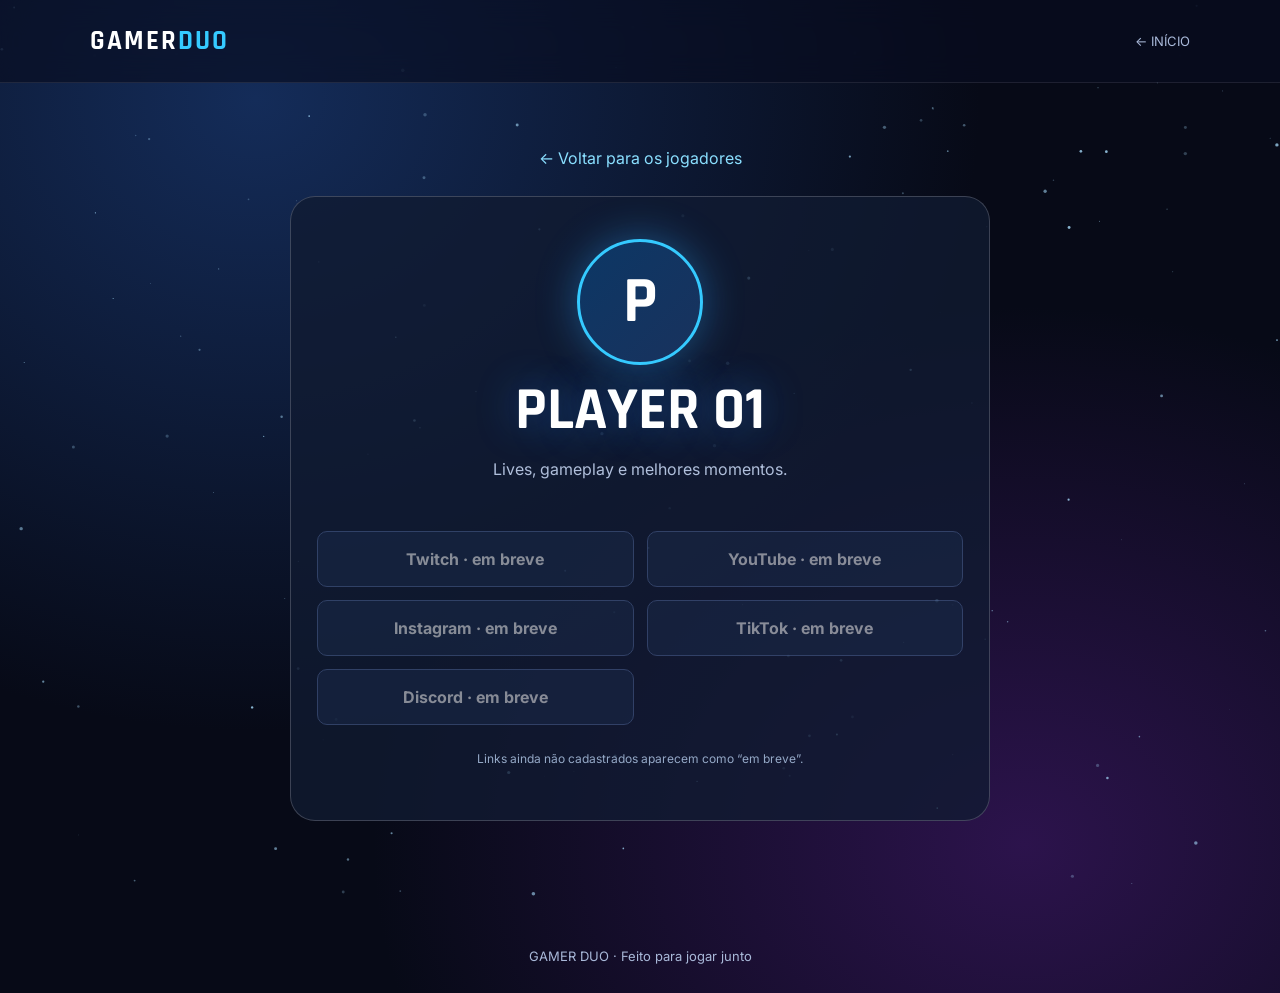
==== player1/index.html @ cf8c73b7 "Add files via upload" ====
<!doctype html><html lang="pt-BR"><head><meta charset="utf-8"><meta name="viewport" content="width=device-width,initial-scale=1"><title>Perfil | GAMER DUO</title><link rel="stylesheet" href="../style.css"></head><body><canvas id="stars"></canvas><div class="scan"></div><header><a class="brand" href="../">GAMER<span>DUO</span></a><a class="toplink" href="../">← INÍCIO</a></header><main><a class="back" href="../">← Voltar para os jogadores</a><section id="profile" data-player="player1"></section></main><footer>GAMER DUO · Feito para jogar junto</footer><script src="../script.js"></script></body></html>
---- style.css ----
@import url('https://fonts.googleapis.com/css2?family=Rajdhani:wght@500;600;700&family=Inter:wght@400;500;700&display=swap');
:root{color-scheme:dark;--bg:#070a17;--card:#111b32;--blue:#35caff;--purple:#bd62ff}*{box-sizing:border-box}html{scroll-behavior:smooth}body{margin:0;background:radial-gradient(ellipse at 20% 10%,#142c59 0,transparent 50%),radial-gradient(ellipse at 80% 85%,#2c134c 0,transparent 45%),var(--bg);color:#fff;font-family:Inter,Arial,sans-serif;min-height:100vh;overflow-x:hidden}#stars{position:fixed;inset:0;z-index:-1;pointer-events:none}.scan{position:fixed;inset:0;pointer-events:none;z-index:3;background:repeating-linear-gradient(to bottom,transparent 0 5px,#ffffff03 6px);opacity:.5}header{display:flex;align-items:center;justify-content:space-between;padding:24px max(24px,calc((100vw - 1100px)/2));gap:12px;border-bottom:1px solid #ffffff17;background:#080d20a8;backdrop-filter:blur(15px)}.brand{font:700 27px Rajdhani,Arial;text-decoration:none;color:white;letter-spacing:2px}.brand span{color:var(--blue)}.toplink{color:#a9b9d9;text-decoration:none;font-size:13px}main{max-width:1100px;margin:0 auto;padding:65px 22px 100px;text-align:center}.eyebrow{color:var(--blue);letter-spacing:4px;font-size:12px;font-weight:700}.headline{font:700 clamp(48px,8vw,100px)/.95 Rajdhani,Arial;margin:17px 0;text-shadow:0 0 40px #2387fb70}.headline span{color:var(--purple)}.subtitle{color:#b0bfdb;line-height:1.7;max-width:600px;margin:0 auto 48px}.players{display:grid;grid-template-columns:repeat(2,minmax(0,1fr));gap:25px}.player{position:relative;padding:38px 26px 30px;border:1px solid #4da5fa55;border-radius:23px;background:linear-gradient(150deg,#142b4ba8,#101226dd);box-shadow:0 15px 60px #0008;overflow:hidden;transition:transform .3s,box-shadow .3s}.player:nth-child(2){border-color:#bb62ff77;background:linear-gradient(150deg,#332048a8,#101226dd)}.player:hover{transform:translateY(-10px);box-shadow:0 20px 65px #2797ff3c}.player:before{content:'';position:absolute;inset:-70%;background:conic-gradient(transparent 75%,#42d5ff22,transparent);animation:spin 9s linear infinite;pointer-events:none}.player:nth-child(2):before{background:conic-gradient(transparent 75%,#d267ff22,transparent)}.avatar{position:relative;width:126px;height:126px;border-radius:50%;margin:0 auto 15px;display:grid;place-items:center;font:700 65px Rajdhani;background:linear-gradient(135deg,#0c3765,#19325d);border:3px solid var(--blue);box-shadow:0 0 40px #2ca8ff66}.player:nth-child(2) .avatar{background:linear-gradient(135deg,#462261,#301d57);border-color:var(--purple);box-shadow:0 0 40px #b54cff66}.player h2{position:relative;font:700 36px Rajdhani;margin:12px 0 5px}.player p{position:relative;color:#b0bfdb;font-size:14px}.btn{position:relative;display:inline-flex;justify-content:center;align-items:center;min-width:170px;margin-top:16px;padding:14px 24px;background:linear-gradient(110deg,#168be5,#39c9fc);border-radius:9px;text-decoration:none;color:#071222;font-weight:800;letter-spacing:1px;transition:filter .2s,transform .2s}.btn:hover{filter:brightness(1.2);transform:scale(1.04)}.player:nth-child(2) .btn,.purple{background:linear-gradient(110deg,#9656fa,#d67dff)}.section{margin-top:65px;padding:24px;border:1px solid #ffffff21;background:#111b3299;border-radius:18px}.section h3{font:700 26px Rajdhani;margin:0 0 10px}.section p,footer{color:#a9b9d9;font-size:13px;line-height:1.8}footer{text-align:center;padding:24px}.profilebox{max-width:700px;margin:0 auto;padding:42px 26px;border:1px solid #ffffff30;border-radius:25px;background:#111b32c9}.socials{display:grid;grid-template-columns:repeat(2,minmax(0,1fr));gap:13px;margin:26px 0}.social{padding:17px;border-radius:10px;border:1px solid #536a9d;text-decoration:none;color:white;font-weight:700;background:#1a2b4b;transition:background .2s,transform .2s}.social:hover{background:#294c85;transform:translateY(-3px)}.social.disabled{opacity:.5;cursor:default}.back{display:inline-block;margin-bottom:28px;color:#8adfff;text-decoration:none}.note{color:#95a9c7;font-size:12px}.profile-photo{object-fit:cover}@keyframes spin{to{transform:rotate(360deg)}}@media(max-width:650px){.players,.socials{grid-template-columns:1fr}header{padding:20px}.player{padding:32px 18px}main{padding-top:45px}}@media(prefers-reduced-motion:reduce){*,*:before{animation:none!important;transition:none!important}}
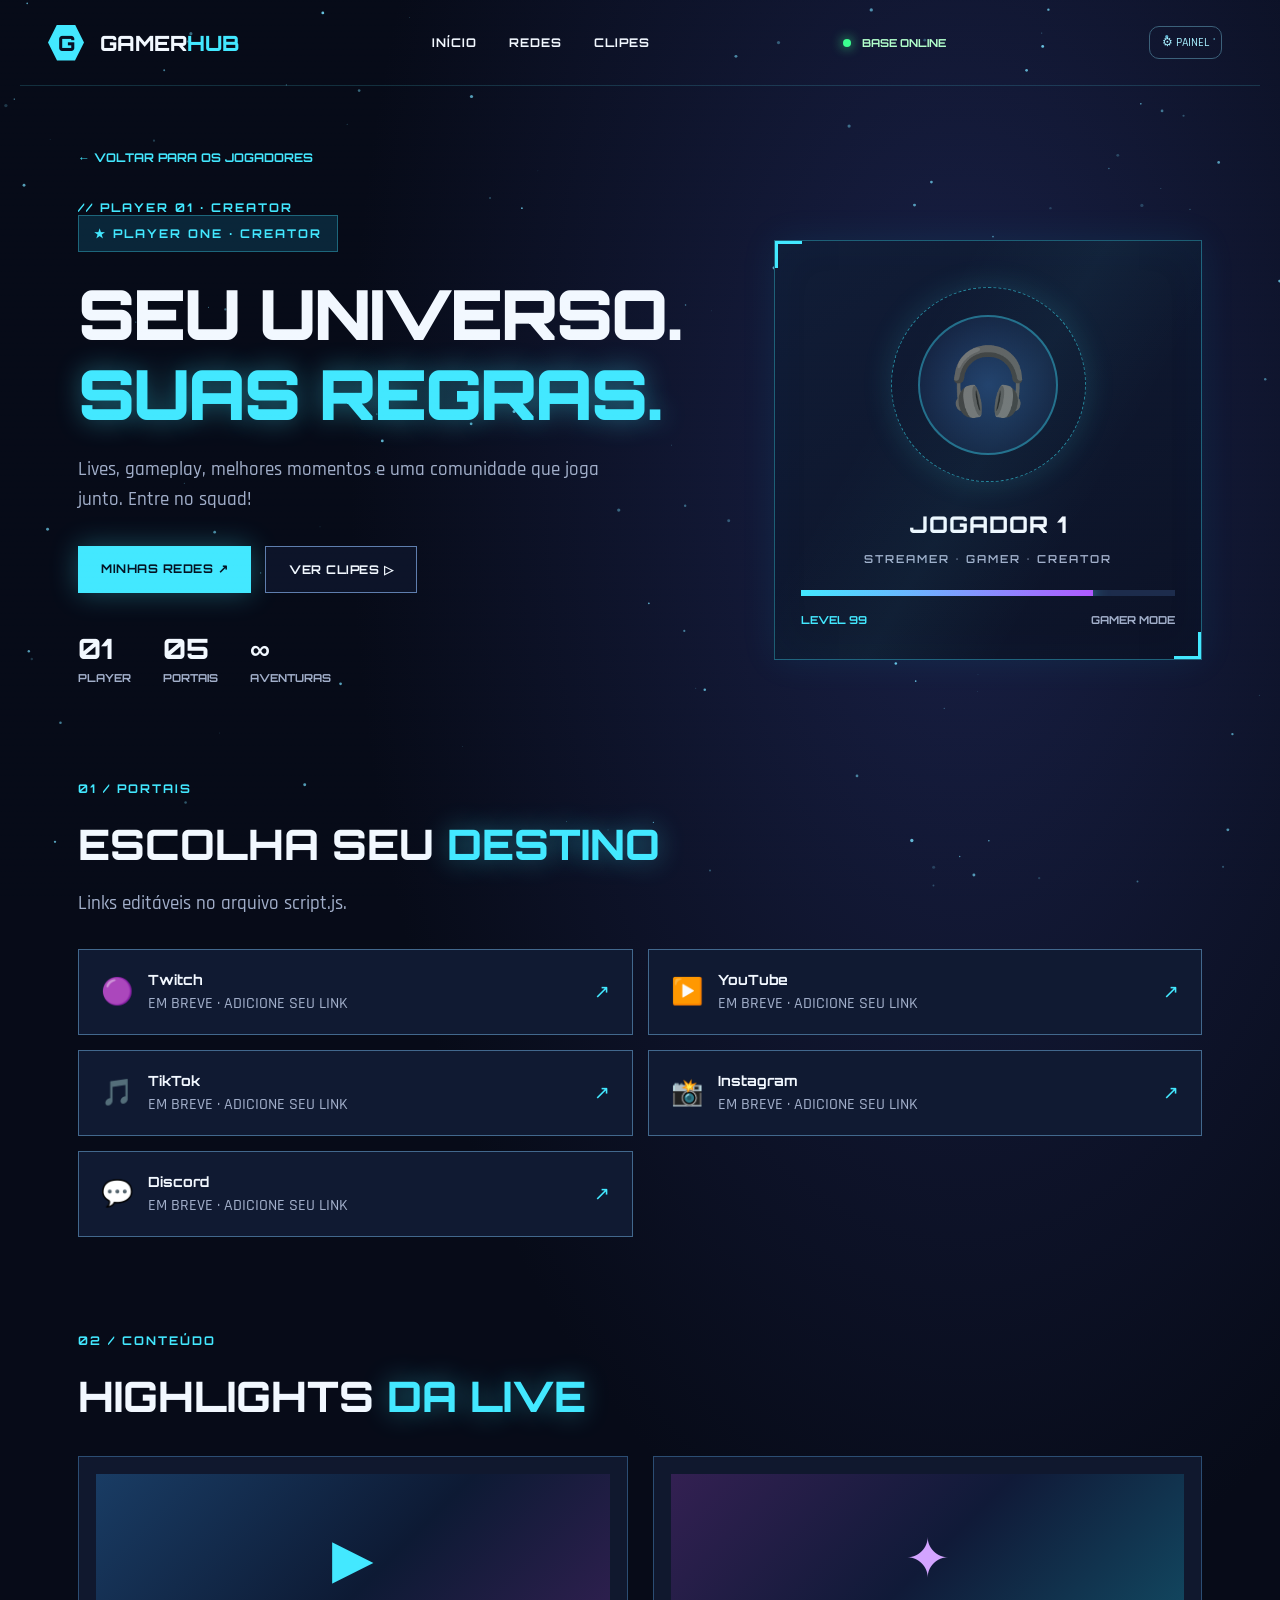
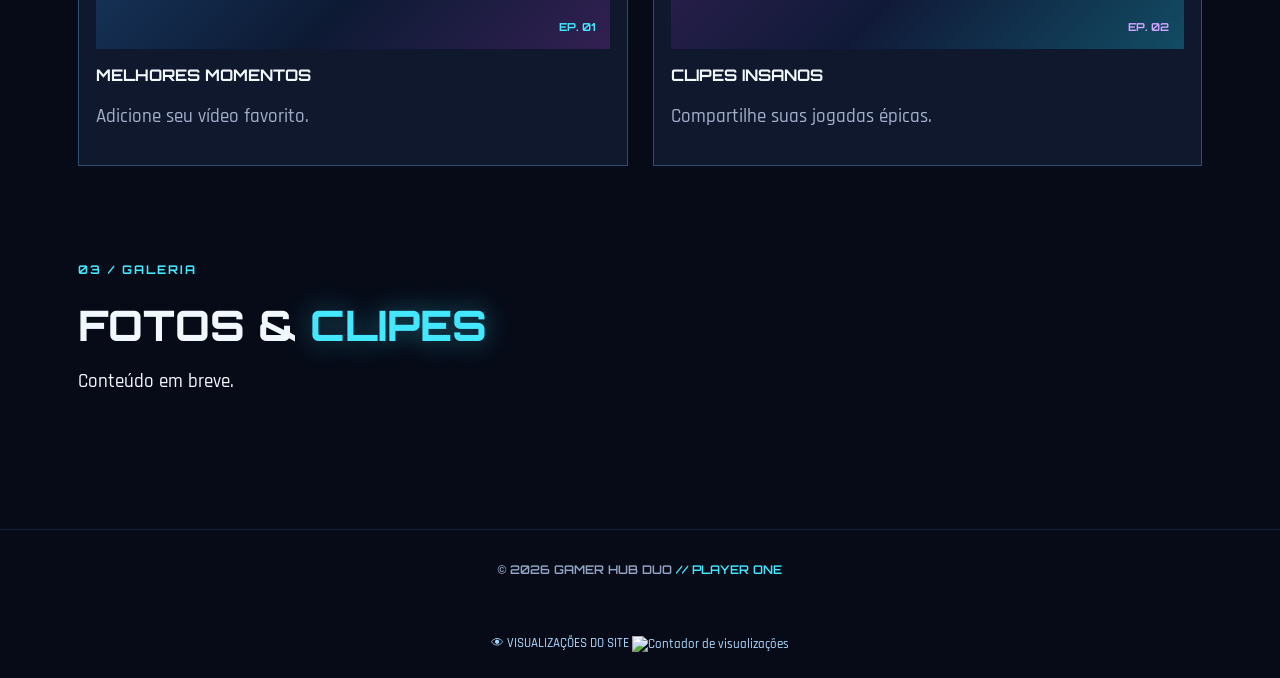
==== commit 08e28283: "Add files via upload" ====
--- a/player1/index.html
+++ b/player1/index.html
@@ -1 +1 @@
-<!doctype html><html lang="pt-BR"><head><meta charset="utf-8"><meta name="viewport" content="width=device-width,initial-scale=1"><title>Perfil | GAMER DUO</title><link rel="stylesheet" href="../style.css"></head><body><canvas id="stars"></canvas><div class="scan"></div><header><a class="brand" href="../">GAMER<span>DUO</span></a><a class="toplink" href="../">← INÍCIO</a></header><main><a class="back" href="../">← Voltar para os jogadores</a><section id="profile" data-player="player1"></section></main><footer>GAMER DUO · Feito para jogar junto</footer><script src="../script.js"></script></body></html>+<!doctype html><html lang="pt-BR"><head><meta charset="utf-8"><meta name="viewport" content="width=device-width,initial-scale=1"><meta name="theme-color" content="#070b18"><title>Player 01 | Gamer Hub Duo</title><link rel="stylesheet" href="../style.css"></head><body><canvas id="stars" aria-hidden="true"></canvas><div class="scan"></div><header><a class="brand" href="../"><span class="hex">G</span> GAMER<span>HUB</span></a><nav><a href="../">INÍCIO</a><a href="#redes">REDES</a><a href="#clipes">CLIPES</a></nav><span class="online"><i></i> BASE ONLINE</span><a class="admin-nav" href="../admin/">⚙ PAINEL</a></header><main><a class="back" href="../">← VOLTAR PARA OS JOGADORES</a><div class="eyebrow">// PLAYER 01 · CREATOR</div><div class="hero"><section class="intro"><div class="tag">★ PLAYER ONE · CREATOR</div><h1>SEU UNIVERSO.<br><em>SUAS REGRAS.</em></h1><p>Lives, gameplay, melhores momentos e uma comunidade que joga junto. Entre no squad!</p><div class="actions"><a class="primary" href="#redes">MINHAS REDES ↗</a><a class="secondary" href="#clipes">VER CLIPES ▷</a></div><div class="stats"><div><strong>01</strong><small>PLAYER</small></div><div><strong>05</strong><small>PORTAIS</small></div><div><strong>∞</strong><small>AVENTURAS</small></div></div></section><aside class="profile"><div class="corner a"></div><div class="corner b"></div><div class="orbit"><div class="avatar" data-avatar="player1">🎧</div></div><div class="player" data-name="player1">JOGADOR 1</div><div class="role">STREAMER • GAMER • CREATOR</div><div class="bar"><span></span></div><div class="level">LEVEL 99 <span>GAMER MODE</span></div></aside></div><section id="redes" class="links"><div class="sectiontitle"><span>01 / PORTAIS</span><h2>ESCOLHA SEU <em>DESTINO</em></h2><p>Links editáveis no arquivo script.js.</p></div><div class="linkgrid" id="linkGrid" data-links="player1" data-player="player1"></div></section><section id="clipes" class="clips"><div class="sectiontitle"><span>02 / CONTEÚDO</span><h2>HIGHLIGHTS <em>DA LIVE</em></h2></div><div class="clipgrid"><article><div class="thumb">▶ <span>EP. 01</span></div><h3>MELHORES MOMENTOS</h3><p>Adicione seu vídeo favorito.</p></article><article><div class="thumb alt">✦ <span>EP. 02</span></div><h3>CLIPES INSANOS</h3><p>Compartilhe suas jogadas épicas.</p></article></div></section><section class="links media-section"><div class="sectiontitle"><span>03 / GALERIA</span><h2>FOTOS & <em>CLIPES</em></h2></div><div class="media-grid" data-media-grid>Conteúdo em breve.</div></section></main><footer>© <span id="year"></span> GAMER HUB DUO <span>// PLAYER ONE</span></footer><div class="visit-counter" style="text-align:center;margin:18px auto;padding:8px;color:#a9d9ff;font-size:13px">👁 VISUALIZAÇÕES DO SITE <img alt="Contador de visualizações" style="vertical-align:middle" src="https://api.visitorbadge.io/api/visitors?path=jailson44-gamer-hub-duo&label=VISITAS&countColor=%237c3aed&labelColor=%23121b33"></div><script src="../script.js"></script><script defer src="https://cdn.jsdelivr.net/npm/@supabase/supabase-js@2/dist/umd/supabase.min.js"></script><script defer src="../config.js"></script><script defer src="../data.js"></script></body></html>
--- a/style.css
+++ b/style.css
@@ -1,2 +1,11 @@
-@import url('https://fonts.googleapis.com/css2?family=Rajdhani:wght@500;600;700&family=Inter:wght@400;500;700&display=swap');
-:root{color-scheme:dark;--bg:#070a17;--card:#111b32;--blue:#35caff;--purple:#bd62ff}*{box-sizing:border-box}html{scroll-behavior:smooth}body{margin:0;background:radial-gradient(ellipse at 20% 10%,#142c59 0,transparent 50%),radial-gradient(ellipse at 80% 85%,#2c134c 0,transparent 45%),var(--bg);color:#fff;font-family:Inter,Arial,sans-serif;min-height:100vh;overflow-x:hidden}#stars{position:fixed;inset:0;z-index:-1;pointer-events:none}.scan{position:fixed;inset:0;pointer-events:none;z-index:3;background:repeating-linear-gradient(to bottom,transparent 0 5px,#ffffff03 6px);opacity:.5}header{display:flex;align-items:center;justify-content:space-between;padding:24px max(24px,calc((100vw - 1100px)/2));gap:12px;border-bottom:1px solid #ffffff17;background:#080d20a8;backdrop-filter:blur(15px)}.brand{font:700 27px Rajdhani,Arial;text-decoration:none;color:white;letter-spacing:2px}.brand span{color:var(--blue)}.toplink{color:#a9b9d9;text-decoration:none;font-size:13px}main{max-width:1100px;margin:0 auto;padding:65px 22px 100px;text-align:center}.eyebrow{color:var(--blue);letter-spacing:4px;font-size:12px;font-weight:700}.headline{font:700 clamp(48px,8vw,100px)/.95 Rajdhani,Arial;margin:17px 0;text-shadow:0 0 40px #2387fb70}.headline span{color:var(--purple)}.subtitle{color:#b0bfdb;line-height:1.7;max-width:600px;margin:0 auto 48px}.players{display:grid;grid-template-columns:repeat(2,minmax(0,1fr));gap:25px}.player{position:relative;padding:38px 26px 30px;border:1px solid #4da5fa55;border-radius:23px;background:linear-gradient(150deg,#142b4ba8,#101226dd);box-shadow:0 15px 60px #0008;overflow:hidden;transition:transform .3s,box-shadow .3s}.player:nth-child(2){border-color:#bb62ff77;background:linear-gradient(150deg,#332048a8,#101226dd)}.player:hover{transform:translateY(-10px);box-shadow:0 20px 65px #2797ff3c}.player:before{content:'';position:absolute;inset:-70%;background:conic-gradient(transparent 75%,#42d5ff22,transparent);animation:spin 9s linear infinite;pointer-events:none}.player:nth-child(2):before{background:conic-gradient(transparent 75%,#d267ff22,transparent)}.avatar{position:relative;width:126px;height:126px;border-radius:50%;margin:0 auto 15px;display:grid;place-items:center;font:700 65px Rajdhani;background:linear-gradient(135deg,#0c3765,#19325d);border:3px solid var(--blue);box-shadow:0 0 40px #2ca8ff66}.player:nth-child(2) .avatar{background:linear-gradient(135deg,#462261,#301d57);border-color:var(--purple);box-shadow:0 0 40px #b54cff66}.player h2{position:relative;font:700 36px Rajdhani;margin:12px 0 5px}.player p{position:relative;color:#b0bfdb;font-size:14px}.btn{position:relative;display:inline-flex;justify-content:center;align-items:center;min-width:170px;margin-top:16px;padding:14px 24px;background:linear-gradient(110deg,#168be5,#39c9fc);border-radius:9px;text-decoration:none;color:#071222;font-weight:800;letter-spacing:1px;transition:filter .2s,transform .2s}.btn:hover{filter:brightness(1.2);transform:scale(1.04)}.player:nth-child(2) .btn,.purple{background:linear-gradient(110deg,#9656fa,#d67dff)}.section{margin-top:65px;padding:24px;border:1px solid #ffffff21;background:#111b3299;border-radius:18px}.section h3{font:700 26px Rajdhani;margin:0 0 10px}.section p,footer{color:#a9b9d9;font-size:13px;line-height:1.8}footer{text-align:center;padding:24px}.profilebox{max-width:700px;margin:0 auto;padding:42px 26px;border:1px solid #ffffff30;border-radius:25px;background:#111b32c9}.socials{display:grid;grid-template-columns:repeat(2,minmax(0,1fr));gap:13px;margin:26px 0}.social{padding:17px;border-radius:10px;border:1px solid #536a9d;text-decoration:none;color:white;font-weight:700;background:#1a2b4b;transition:background .2s,transform .2s}.social:hover{background:#294c85;transform:translateY(-3px)}.social.disabled{opacity:.5;cursor:default}.back{display:inline-block;margin-bottom:28px;color:#8adfff;text-decoration:none}.note{color:#95a9c7;font-size:12px}.profile-photo{object-fit:cover}@keyframes spin{to{transform:rotate(360deg)}}@media(max-width:650px){.players,.socials{grid-template-columns:1fr}header{padding:20px}.player{padding:32px 18px}main{padding-top:45px}}@media(prefers-reduced-motion:reduce){*,*:before{animation:none!important;transition:none!important}}
+@import url('https://fonts.googleapis.com/css2?family=Rajdhani:wght@400;500;600;700&family=Orbitron:wght@500;700;800;900&display=swap');
+:root{--bg:#070b18;--panel:#10172b;--cyan:#43e8ff;--pink:#b05aff;--white:#f2f8ff;--muted:#a2afca}*{box-sizing:border-box}html{scroll-behavior:smooth}body{margin:0;background:radial-gradient(ellipse at 75% 20%,#192046 0%,transparent 45%),var(--bg);color:var(--white);font:500 19px Rajdhani,Arial,sans-serif;min-height:100vh;overflow-x:hidden}#stars{position:fixed;inset:0;width:100%;height:100%;z-index:-1;pointer-events:none}.scan{position:fixed;inset:0;pointer-events:none;z-index:9;opacity:.12;background:repeating-linear-gradient(0deg,transparent 0 4px,#89e6ff0c 5px 6px)}a{color:inherit;text-decoration:none}header{height:86px;max-width:1240px;padding:0 28px;margin:auto;display:flex;align-items:center;justify-content:space-between;gap:18px;border-bottom:1px solid #5deaff2a}.brand{font:800 21px Orbitron,sans-serif;white-space:nowrap}.brand span:not(.hex){color:var(--cyan)}.hex{display:inline-grid;place-items:center;width:36px;height:36px;background:var(--cyan);color:#081024;clip-path:polygon(25% 0,75% 0,100% 50%,75% 100%,25% 100%,0 50%);margin-right:9px}nav{display:flex;gap:32px;font:700 12px Orbitron,sans-serif;letter-spacing:1px}nav a:hover,.back:hover{color:var(--cyan)}.online{font:700 11px Orbitron,sans-serif;color:#b2ffcb;white-space:nowrap}.online i{display:inline-block;width:8px;height:8px;border-radius:50%;background:#3cff90;box-shadow:0 0 12px #3cff90;margin-right:8px}main{max-width:1180px;margin:auto;padding:58px 28px 90px}.eyebrow,.tag,.sectiontitle>span,.number{font:700 12px Orbitron,sans-serif;color:var(--cyan);letter-spacing:2px}.hero{display:grid;grid-template-columns:1.2fr .8fr;gap:55px;align-items:center;min-height:470px}.intro h1{font:900 clamp(38px,5.4vw,72px)/1.15 Orbitron,sans-serif;letter-spacing:-2px;margin:22px 0}.intro h1 em,.sectiontitle h2 em{font-style:normal;color:var(--cyan);text-shadow:0 0 26px #43e8ff6b}.intro p,.sectiontitle p{color:var(--muted);max-width:560px;line-height:1.6}.tag{display:inline-block;border:1px solid #44e8ff55;background:#0a2639;padding:10px 15px}.actions{display:flex;gap:14px;flex-wrap:wrap;margin:30px 0}.actions a{padding:15px 23px;font:700 12px Orbitron,sans-serif;letter-spacing:.5px}.primary{background:var(--cyan);color:#051323;box-shadow:0 0 28px #43e8ff4d}.primary:hover{filter:brightness(1.15)}.secondary{border:1px solid #5f7eae;background:#0d1429}.secondary:hover{border-color:var(--cyan)}.stats{display:flex;gap:32px;margin-top:38px}.stats div{display:grid;gap:5px}.stats strong{font:800 28px Orbitron,sans-serif}.stats small{font:700 11px Orbitron,sans-serif;color:var(--muted)}.profile,.hero-art{position:relative;background:linear-gradient(145deg,#111d37,#0c1226);border:1px solid #3ce6ff5b;box-shadow:0 0 35px #10c8ff15,inset 0 0 45px #1f68aa0b;padding:32px 26px;text-align:center;overflow:hidden}.profile:before,.hero-art:before{content:"";position:absolute;inset:0;background:linear-gradient(120deg,transparent 30%,#51f0ff0b 50%,transparent 70%);pointer-events:none}.corner{position:absolute;width:27px;height:27px;border-color:var(--cyan);border-style:solid}.corner.a{top:0;left:0;border-width:3px 0 0 3px}.corner.b{bottom:0;right:0;border-width:0 3px 3px 0}.orbit{width:195px;height:195px;margin:14px auto 28px;border:1px dashed #3aeaff85;border-radius:50%;display:grid;place-items:center;box-shadow:0 0 30px #43e8ff25;animation:float 5s ease-in-out infinite}.avatar{width:140px;height:140px;border-radius:50%;display:grid;place-items:center;background:radial-gradient(circle,#223e69,#101a34);font-size:66px;border:2px solid #3ce6ff60}.player,.hero-label{font:800 23px Orbitron,sans-serif;letter-spacing:1px}.role,.hero-sub{font:600 11px Orbitron,sans-serif;letter-spacing:2px;color:var(--muted);margin-top:13px}.bar{height:6px;background:#1d2c4c;margin:24px 0 17px;overflow:hidden}.bar span{display:block;width:78%;height:100%;background:linear-gradient(90deg,var(--cyan),var(--pink));box-shadow:0 0 16px var(--cyan)}.level{display:flex;justify-content:space-between;font:700 11px Orbitron,sans-serif;color:var(--cyan)}.level span{color:var(--muted)}.hero-art{padding:40px 25px}.hero-label b{color:var(--cyan)}.links,.clips{padding-top:90px}.sectiontitle h2{font:800 clamp(26px,4vw,42px) Orbitron,sans-serif;margin:18px 0}.playergrid,.clipgrid{display:grid;grid-template-columns:repeat(2,minmax(0,1fr));gap:25px;margin-top:34px}.playercard{display:block;transition:transform .2s,border-color .2s}.playercard:hover{transform:translateY(-8px);border-color:#c3f8ff}.playercard .number{text-align:left}.altcard{border-color:#b05aff77}.altcard .orbit{border-color:#b05affaa;box-shadow:0 0 30px #b05aff33}.altcard .corner{border-color:var(--pink)}.linkgrid{display:grid;grid-template-columns:repeat(2,minmax(0,1fr));gap:15px;margin-top:30px}.linkcard{display:flex;align-items:center;gap:15px;padding:21px 22px;background:#101a32;border:1px solid #42688d;transition:transform .2s,border-color .2s}.linkcard:hover{transform:translateY(-4px);border-color:var(--cyan)}.linkcard .emoji{font-size:26px}.linkcard strong{display:block;font:700 14px Orbitron,sans-serif}.linkcard small{display:block;color:var(--muted);margin-top:5px}.linkcard .arrow{margin-left:auto;color:var(--cyan)}.clipgrid article{border:1px solid #2b4d73;background:#10182e;padding:17px}.thumb{height:175px;background:linear-gradient(135deg,#193c64,#0d1a34 55%,#322052);display:grid;place-items:center;font-size:54px;color:var(--cyan);position:relative}.thumb.alt{background:linear-gradient(135deg,#332052,#101a38,#124c64);color:#d3a4ff}.thumb span{position:absolute;bottom:15px;right:15px;font:700 11px Orbitron,sans-serif}.clipgrid h3{font:700 16px Orbitron,sans-serif}.clipgrid p{color:var(--muted)}.back{display:inline-block;margin-bottom:35px;color:var(--cyan);font:700 12px Orbitron,sans-serif}footer{border-top:1px solid #3b608c44;text-align:center;padding:32px 16px;color:#93a5c5;font:600 12px Orbitron,sans-serif}footer span:last-child{color:var(--cyan)}@keyframes float{50%{transform:translateY(-10px)}}@media(max-width:850px){header{height:auto;min-height:75px;flex-wrap:wrap;padding:16px 20px}nav{order:3;width:100%;justify-content:center;gap:18px}.online{font-size:9px}.hero{grid-template-columns:1fr;gap:25px;padding-top:25px}.intro h1{letter-spacing:-1px}.hero-art,.hero>.profile{max-width:500px;width:100%;margin:auto}.playergrid,.clipgrid,.linkgrid{grid-template-columns:1fr}main{padding:35px 20px 65px}.links,.clips{padding-top:65px}.stats{gap:22px}}
+
+/* Novos recursos: perfis dinâmicos, galeria e painel */
+.admin-nav{font-size:12px;color:#a7efff;text-decoration:none;border:1px solid #3c617a;border-radius:10px;padding:8px 12px;margin:10px}
+.avatar-img{width:100%;height:100%;object-fit:cover;border-radius:50%}
+.media-grid{display:grid;grid-template-columns:repeat(auto-fit,minmax(220px,1fr));gap:18px;min-height:70px}
+.media-card{padding:15px;border-radius:16px;border:1px solid #334a6a;background:rgba(9,15,34,.88)}
+.media-card img{width:100%;height:170px;object-fit:cover;border-radius:12px}
+.media-card h3{font-size:16px;overflow-wrap:anywhere}
+.media-video{display:flex;align-items:center;justify-content:center;min-height:160px;text-align:center;border-radius:12px;background:linear-gradient(130deg,#13254b,#44246c);color:white;text-decoration:none;font-weight:800}
